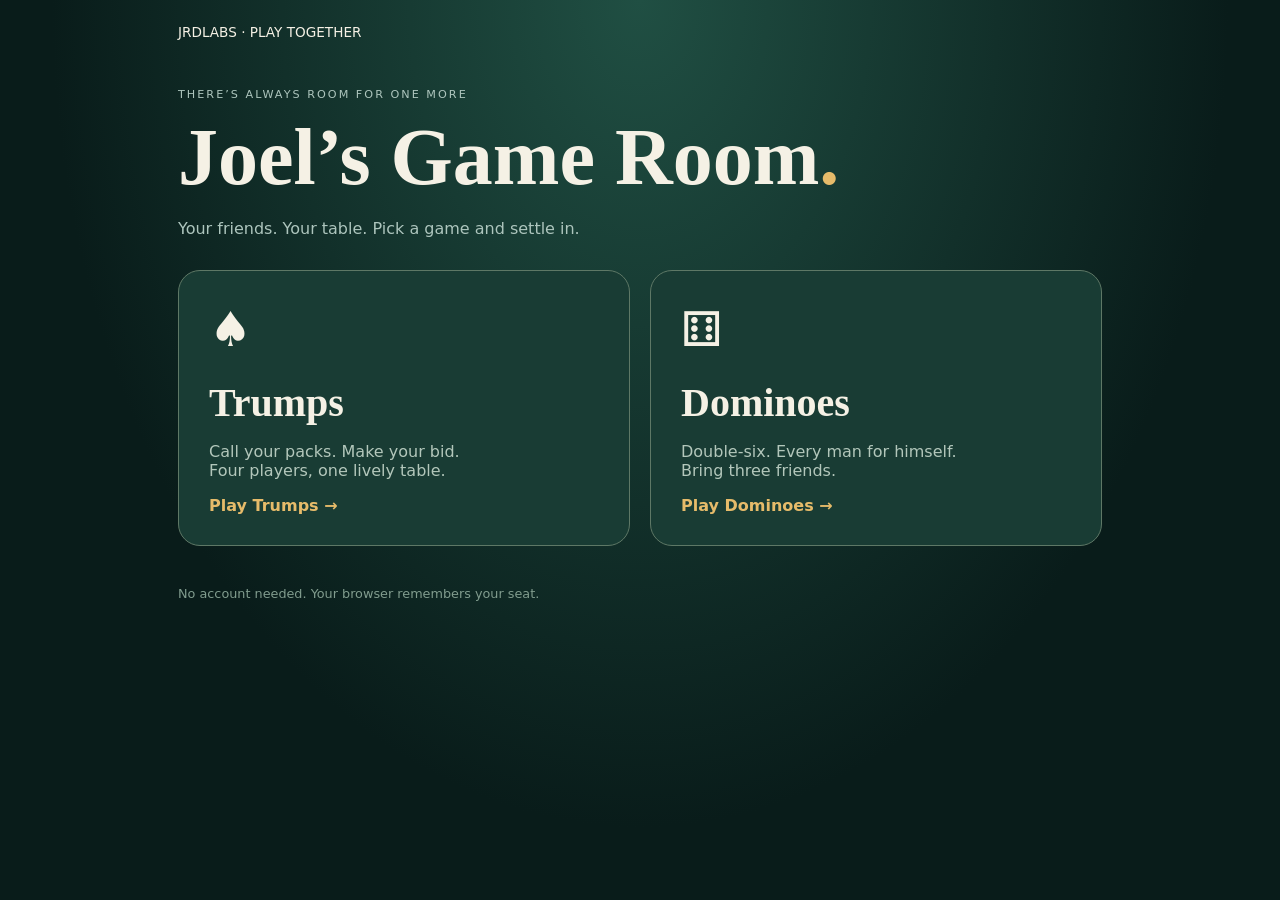
==== index.html @ 3c3f520e "Add shared game hub and authoritative four-player Dominoes" ====
<!doctype html>
<html lang="en"><head><meta charset="utf-8"><meta name="viewport" content="width=device-width,initial-scale=1"><meta name="theme-color" content="#102d29"><title>Joel’s Game Room</title><link rel="icon" href="./icons/favicon.svg"><link rel="stylesheet" href="./css/dominoes.css"></head><body><main><header><span>JRDLABS · PLAY TOGETHER</span></header><div class="title"><p class="eyebrow">There’s always room for one more</p><h1>Joel’s Game Room<span class="gold">.</span></h1><p>Your friends. Your table. Pick a game and settle in.</p></div><section class="hub-grid"><a class="game-card" href="./trumps.html"><span class="game-icon" aria-hidden="true">♠</span><h2>Trumps</h2><p>Call your packs. Make your bid.<br>Four players, one lively table.</p><strong>Play Trumps →</strong></a><a class="game-card" href="./dominoes.html"><span class="game-icon" aria-hidden="true">⚅</span><h2>Dominoes</h2><p>Double-six. Every man for himself.<br>Bring three friends.</p><strong>Play Dominoes →</strong></a></section><footer>No account needed. Your browser remembers your seat.</footer></main><script>
// Keep previously shared Trumps room invitations working at the old root URL.
if(new URLSearchParams(location.search).has('room'))location.replace('./trumps.html'+location.search);
if('serviceWorker' in navigator)navigator.serviceWorker.register('./service-worker.js');
</script></body></html>
---- css/dominoes.css ----
@import url('./app.css');
:root{color-scheme:dark;--gold:#e6bb6a}*{box-sizing:border-box}body{margin:0;background:radial-gradient(ellipse at top,#204f43,#091c1a 65%);color:#f5f1e5;font-family:system-ui,sans-serif;min-height:100vh}main{width:min(960px,100%);margin:auto;padding:24px 18px 50px}header,.room-bar,.hand-heading{display:flex;align-items:center;justify-content:space-between;gap:12px;flex-wrap:wrap}a{color:var(--gold)}header{font-size:.85rem}.title{margin:48px 0 32px}.title h1{font-family:Georgia,serif;font-size:clamp(3rem,10vw,5rem);margin:0}.title p{color:#adc5bd}.eyebrow{text-transform:uppercase;letter-spacing:.18em;font-size:.7rem}.gold{color:var(--gold)}.panel{background:#193c34;border:1px solid #436356;border-radius:20px;padding:24px;margin:18px 0}#home{max-width:460px}h2{font-size:1.15rem}form{display:grid;gap:12px}input{width:100%;padding:14px;border:1px solid #638074;border-radius:10px;background:#102d29;color:#fff;font-size:1rem}button,.game-link{font:inherit;padding:12px 18px;border:0;border-radius:10px;background:var(--gold);color:#182b24;cursor:pointer;font-weight:650;min-height:44px}button:disabled{opacity:.4;cursor:default}.secondary{background:#2c5045;color:#f5f1e5;border:1px solid #5a7869}.divider{text-align:center;color:#adc5bd;margin:10px}.players{display:grid;grid-template-columns:repeat(4,1fr);gap:8px;margin:20px 0}.seat{padding:14px 8px;background:#16392f;border:1px solid #406253;border-radius:12px;text-align:center;overflow-wrap:anywhere}.seat.active{border-color:var(--gold);box-shadow:0 0 0 1px var(--gold)}.seat small{display:block;color:#b8c8bd;margin-top:7px}.felt{background:radial-gradient(ellipse,#32634c,#17422f);border:8px solid #3b3025;border-radius:25px;min-height:240px;padding:20px 12px;box-shadow:0 12px 35px #0004}.board{display:flex;flex-wrap:wrap;align-content:center;justify-content:center;gap:4px;min-height:140px}.tile{display:inline-flex;background:#f8f1da;color:#142c24;border-radius:7px;border:2px solid #d5c9a8;padding:5px;gap:0;box-shadow:0 3px 0 #a8a083;font-weight:800;font-size:1.3rem;min-height:46px}.tile span{display:grid;place-items:center;min-width:24px}.tile span+span{border-left:1px solid #918e7e}.hand{display:flex;flex-wrap:wrap;justify-content:center;gap:10px;padding:16px 0 24px}.hand .tile{font-size:1.8rem;padding:9px;min-height:64px}.hand .tile span{min-width:30px}.hand .tile:disabled{opacity:.55}.hand .tile.playable{outline:2px solid var(--gold);outline-offset:3px}.ends,.status{text-align:center;color:#edcf91}.error{padding:15px;background:#653b31;border-radius:12px}.rules,details{margin-top:26px;padding:16px;border-top:1px solid #456355;color:#c2d1c8}summary{cursor:pointer}footer{margin-top:40px;color:#819c8e;font-size:.8rem}#choice button{margin:4px}#empty{text-align:center;color:#acc4b6}.hub-grid{display:grid;grid-template-columns:repeat(auto-fit,minmax(250px,1fr));gap:20px}.game-card{display:block;text-decoration:none;color:inherit;padding:30px;border:1px solid #5e7866;border-radius:22px;background:#193c34}.game-card:hover{border-color:var(--gold)}.game-card h2{font-family:Georgia,serif;font-size:2.5rem;margin:22px 0 8px}.game-card p{color:#b3c7bb}.game-card strong{color:var(--gold)}.game-icon{font-size:3rem}.review-row{padding:8px 0;border-bottom:1px solid #436356}[hidden]{display:none!important}@media(max-width:500px){main{padding:18px 12px}.title{margin:30px 0}.players{grid-template-columns:repeat(2,1fr)}.panel{padding:18px}.felt{padding:12px 6px;border-width:5px}.board .tile{font-size:1rem;padding:3px}.board .tile span{min-width:19px}.room-bar button{padding:10px}.hand{gap:8px}.hand .tile{padding:6px}}
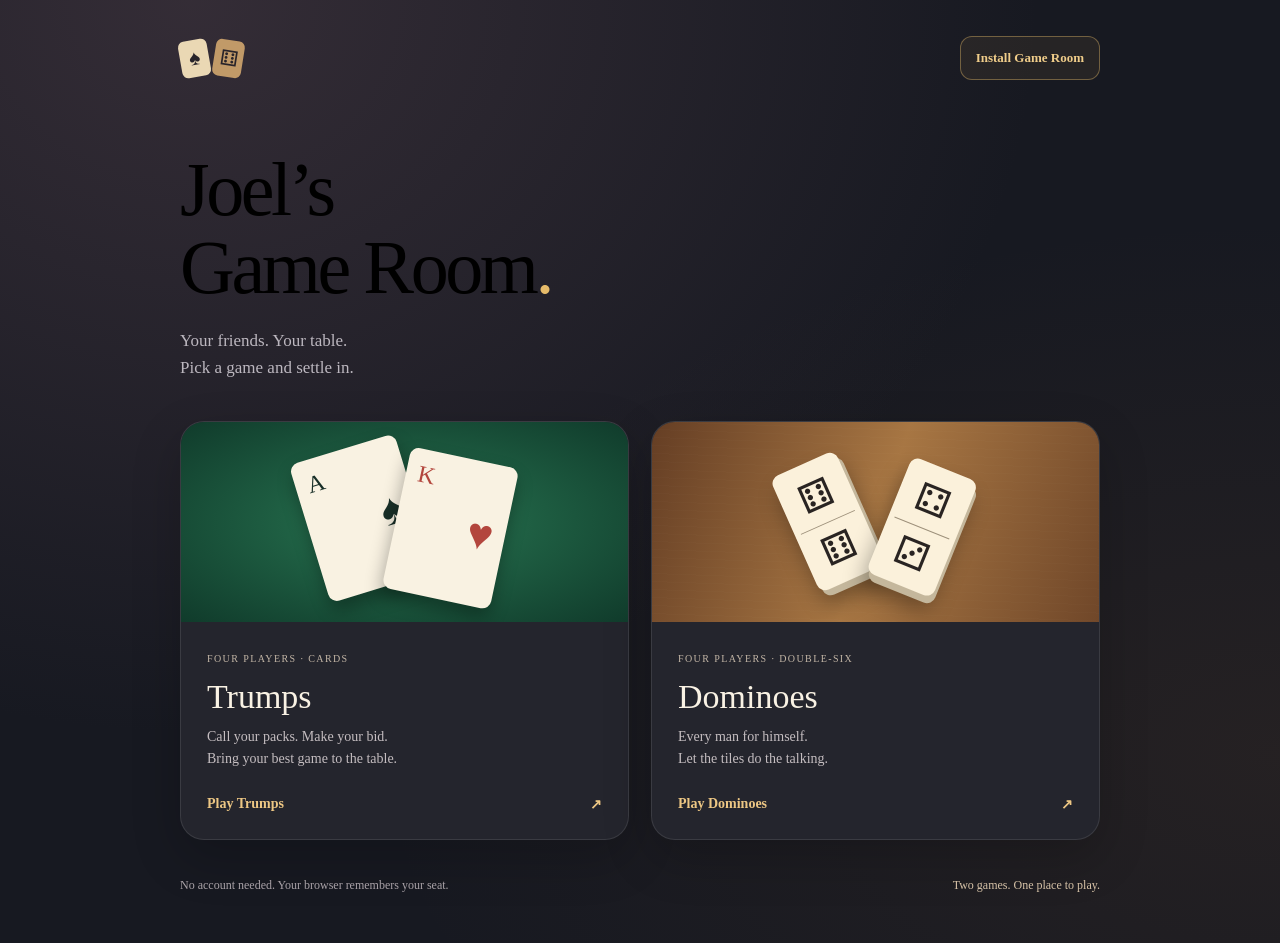
==== commit 054f7a6e: "Refresh game hub and walnut Dominoes theme with shared app installation" ====
--- a/index.html
+++ b/index.html
@@ -1,6 +1,5 @@
 <!doctype html>
-<html lang="en"><head><meta charset="utf-8"><meta name="viewport" content="width=device-width,initial-scale=1"><meta name="theme-color" content="#102d29"><title>Joel’s Game Room</title><link rel="icon" href="./icons/favicon.svg"><link rel="stylesheet" href="./css/dominoes.css"></head><body><main><header><span>JRDLABS · PLAY TOGETHER</span></header><div class="title"><p class="eyebrow">There’s always room for one more</p><h1>Joel’s Game Room<span class="gold">.</span></h1><p>Your friends. Your table. Pick a game and settle in.</p></div><section class="hub-grid"><a class="game-card" href="./trumps.html"><span class="game-icon" aria-hidden="true">♠</span><h2>Trumps</h2><p>Call your packs. Make your bid.<br>Four players, one lively table.</p><strong>Play Trumps →</strong></a><a class="game-card" href="./dominoes.html"><span class="game-icon" aria-hidden="true">⚅</span><h2>Dominoes</h2><p>Double-six. Every man for himself.<br>Bring three friends.</p><strong>Play Dominoes →</strong></a></section><footer>No account needed. Your browser remembers your seat.</footer></main><script>
-// Keep previously shared Trumps room invitations working at the old root URL.
+<html lang="en"><head><meta charset="utf-8"><meta name="viewport" content="width=device-width,initial-scale=1,viewport-fit=cover"><meta name="theme-color" content="#171921"><title>Joel’s Game Room</title><link rel="manifest" href="./manifest.webmanifest"><link rel="icon" href="./icons/favicon.svg"><link rel="apple-touch-icon" href="./icons/icon-192.png"><link rel="stylesheet" href="./css/hub.css"><link rel="stylesheet" href="./css/install.css"><script src="./js/install.js" defer></script></head>
+<body><main class="hub-shell"><nav class="hub-nav" aria-label="Game room"><div class="hub-mark" aria-hidden="true"><span>♠</span><span>⚅</span></div><button type="button" data-install>Install Game Room</button></nav><header class="hub-hero"><h1>Joel’s<br>Game Room<span>.</span></h1><p>Your friends. Your table.<br>Pick a game and settle in.</p></header><section class="hub-grid" aria-label="Choose a game"><a class="game-card" href="./trumps.html"><div class="game-art trumps-art" aria-hidden="true"><div class="playing-card">A<b>♠</b></div><div class="playing-card">K<b>♥</b></div></div><div class="game-copy"><span class="game-meta">Four players · Cards</span><h2>Trumps</h2><p>Call your packs. Make your bid.<br>Bring your best game to the table.</p><strong>Play Trumps <span aria-hidden="true">↗</span></strong></div></a><a class="game-card" href="./dominoes.html"><div class="game-art dominoes-art" aria-hidden="true"><div class="domino-piece"><span>⚅</span><span>⚅</span></div><div class="domino-piece"><span>⚃</span><span>⚂</span></div></div><div class="game-copy"><span class="game-meta">Four players · Double-six</span><h2>Dominoes</h2><p>Every man for himself.<br>Let the tiles do the talking.</p><strong>Play Dominoes <span aria-hidden="true">↗</span></strong></div></a></section><footer class="hub-footer">No account needed. Your browser remembers your seat.<span>Two games. One place to play.</span></footer></main><script>
 if(new URLSearchParams(location.search).has('room'))location.replace('./trumps.html'+location.search);
-if('serviceWorker' in navigator)navigator.serviceWorker.register('./service-worker.js');
-</script></body></html>
+</script></body></html>
--- a/css/hub.css
+++ b/css/hub.css
@@ -0,0 +1,2 @@
+@import url('./app.css');
+body{background:radial-gradient(ellipse at 15% 0,#51404b80,transparent 55%),radial-gradient(ellipse at 100% 80%,#80542d22,transparent 50%),#171921}.hub-shell{width:min(920px,calc(100% - 36px));margin:auto;padding:28px 0 40px}.hub-nav{display:flex;justify-content:space-between;align-items:center;gap:20px}.hub-mark{display:flex;gap:5px;align-items:center}.hub-mark span{display:grid;place-items:center;width:29px;height:37px;border-radius:6px;background:#ead8b4;color:#28242a;font-size:21px;transform:rotate(-10deg)}.hub-mark span+span{transform:rotate(9deg);background:#c19a68}.hub-hero{padding:70px 0 40px;max-width:650px}.hub-hero h1{font-family:Georgia,serif;font-weight:400;font-size:clamp(44px,8vw,76px);letter-spacing:-.045em;line-height:1.03;margin:0 0 20px}.hub-hero h1 span{color:#e6bb6a}.hub-hero p{font-size:17px;line-height:1.6;color:#bcb7bf;max-width:440px;margin:0}.hub-grid{display:grid;grid-template-columns:1fr 1fr;gap:22px}.game-card{display:block;border-radius:24px;overflow:hidden;border:1px solid #ffffff1a;text-decoration:none;color:#f9f2e4;background:#24252d;transition:transform .2s,border-color .2s;box-shadow:0 18px 50px #0003}.game-card:hover{transform:translateY(-4px);border-color:#e6bb6a88}.game-art{height:200px;position:relative;display:flex;justify-content:center;align-items:center;overflow:hidden}.trumps-art{background:radial-gradient(ellipse,#287652,#103b2b)}.dominoes-art{background:repeating-linear-gradient(2deg,#ffffff03 0 1px,transparent 1px 8px),linear-gradient(110deg,#653e24,#a77643 50%,#704729)}.playing-card{display:flex;justify-content:space-between;width:86px;height:120px;padding:12px;border-radius:9px;background:#f9f2e2;color:#182f27;font-family:Georgia,serif;font-size:24px;box-shadow:0 9px 18px #0005;transform:rotate(-17deg) translateX(13px)}.playing-card+ .playing-card{color:#b3463d;transform:rotate(12deg) translateX(-8px) translateY(8px)}.playing-card b{font-size:44px;align-self:center}.domino-piece{display:grid;grid-template-rows:1fr 1fr;width:59px;height:113px;background:#fbf1db;color:#292422;border-radius:9px;padding:6px;box-shadow:3px 7px 0 #c4b79c,0 15px 22px #0005;transform:rotate(-24deg)}.domino-piece+ .domino-piece{margin-left:26px;transform:rotate(22deg) translateY(6px)}.domino-piece span{display:grid;place-items:center;font-size:39px;line-height:1}.domino-piece span+span{border-top:1px solid #9e917b}.game-copy{padding:26px}.game-copy .game-meta{font-size:10px;letter-spacing:.14em;color:#c3b6a6;text-transform:uppercase}.game-copy h2{font-family:Georgia,serif;font-size:34px;margin:12px 0 10px;font-weight:400}.game-copy p{color:#c4bdc0;font-size:14px;line-height:1.6;margin:0 0 25px}.game-copy strong{display:flex;justify-content:space-between;color:#edc784;font-size:14px}.hub-footer{display:flex;justify-content:space-between;gap:18px;margin-top:36px;color:#a9a2a7;font-size:12px;line-height:1.6}.hub-footer span{color:#d6c2a7}@media(max-width:600px){.hub-shell{width:calc(100% - 28px);padding-top:20px}.hub-hero{padding:44px 0 28px}.hub-grid{grid-template-columns:1fr;gap:18px}.game-art{height:170px}.game-copy{padding:22px}.hub-footer{display:block}.hub-footer span{display:block;margin-top:8px}}@media(prefers-reduced-motion:reduce){.game-card{transition:none}}
--- a/css/install.css
+++ b/css/install.css
@@ -0,0 +1,3 @@
+[data-install]{width:auto;min-height:44px;margin:0;padding:10px 15px;border:1px solid #e6bb6a66;border-radius:12px;background:#e6bb6a12;color:#f0cd8a;font:inherit;font-size:13px;font-weight:700;cursor:pointer}
+.page-nav{display:flex;align-items:center;justify-content:space-between;gap:12px;margin-bottom:22px}.page-nav a{color:inherit;text-decoration:none;font-size:13px}
+.install-dialog{width:min(420px,calc(100% - 32px));padding:28px;border:1px solid #aa886655;border-radius:22px;background:#28232a;color:#f8f1e5;box-shadow:0 24px 100px #0008;font-family:system-ui,sans-serif}.install-dialog::backdrop{background:#0009;backdrop-filter:blur(4px)}.install-dialog h2{margin-top:0;font-family:Georgia,serif;font-size:27px}.install-dialog p{line-height:1.65;color:#d4c9be}.install-dialog button{width:100%;margin-top:10px;min-height:46px;background:#e6bb6a;color:#251e19;border:0;border-radius:12px;font-weight:750;cursor:pointer}
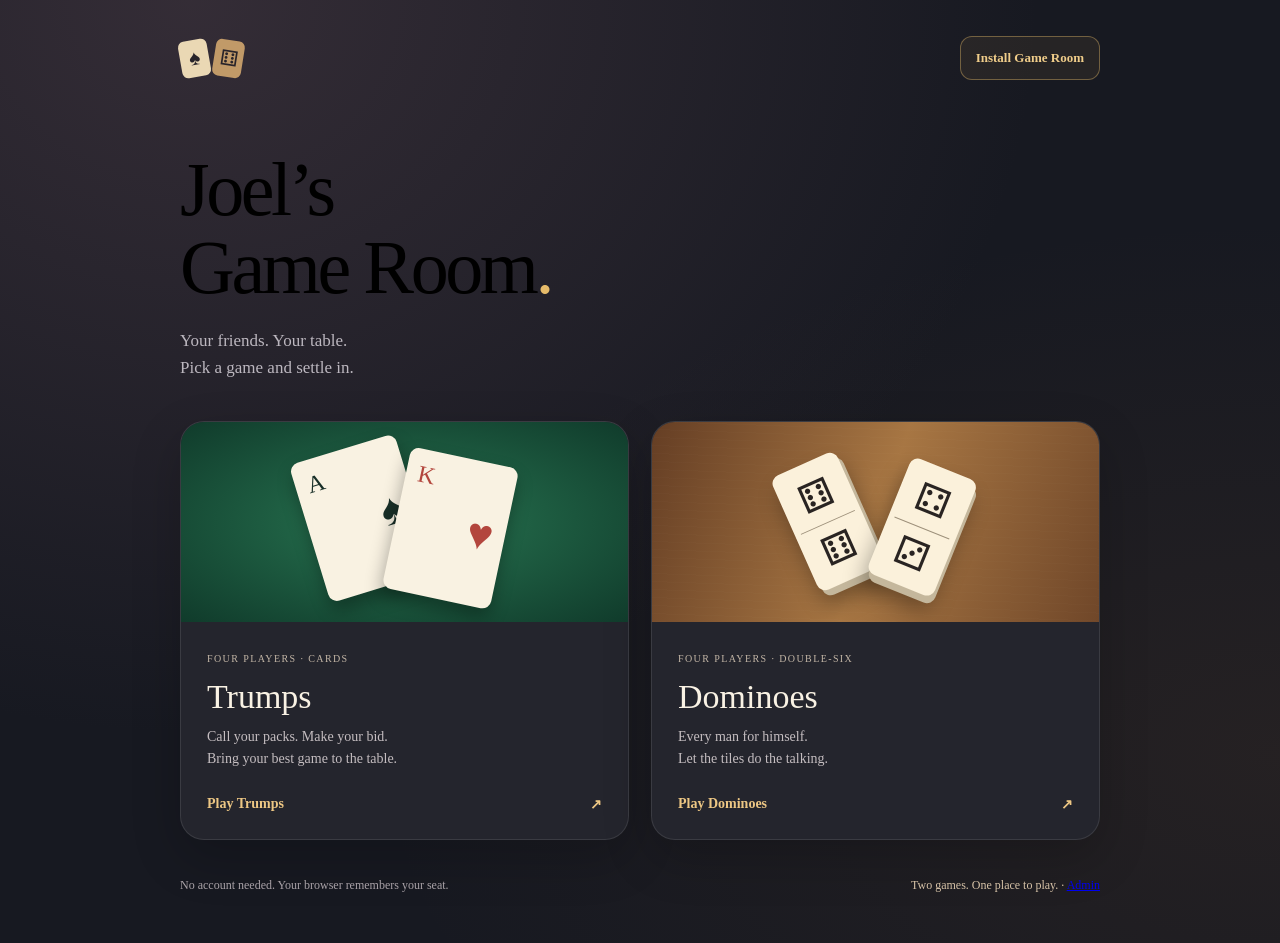
==== commit ca8dcfc1: "Add private Google-login Dominoes admin test mode" ====
--- a/index.html
+++ b/index.html
@@ -1,5 +1,5 @@
 <!doctype html>
 <html lang="en"><head><meta charset="utf-8"><meta name="viewport" content="width=device-width,initial-scale=1,viewport-fit=cover"><meta name="theme-color" content="#171921"><title>Joel’s Game Room</title><link rel="manifest" href="./manifest.webmanifest"><link rel="icon" href="./icons/favicon.svg"><link rel="apple-touch-icon" href="./icons/icon-192.png"><link rel="stylesheet" href="./css/hub.css"><link rel="stylesheet" href="./css/install.css"><script src="./js/install.js" defer></script></head>
-<body><main class="hub-shell"><nav class="hub-nav" aria-label="Game room"><div class="hub-mark" aria-hidden="true"><span>♠</span><span>⚅</span></div><button type="button" data-install>Install Game Room</button></nav><header class="hub-hero"><h1>Joel’s<br>Game Room<span>.</span></h1><p>Your friends. Your table.<br>Pick a game and settle in.</p></header><section class="hub-grid" aria-label="Choose a game"><a class="game-card" href="./trumps.html"><div class="game-art trumps-art" aria-hidden="true"><div class="playing-card">A<b>♠</b></div><div class="playing-card">K<b>♥</b></div></div><div class="game-copy"><span class="game-meta">Four players · Cards</span><h2>Trumps</h2><p>Call your packs. Make your bid.<br>Bring your best game to the table.</p><strong>Play Trumps <span aria-hidden="true">↗</span></strong></div></a><a class="game-card" href="./dominoes.html"><div class="game-art dominoes-art" aria-hidden="true"><div class="domino-piece"><span>⚅</span><span>⚅</span></div><div class="domino-piece"><span>⚃</span><span>⚂</span></div></div><div class="game-copy"><span class="game-meta">Four players · Double-six</span><h2>Dominoes</h2><p>Every man for himself.<br>Let the tiles do the talking.</p><strong>Play Dominoes <span aria-hidden="true">↗</span></strong></div></a></section><footer class="hub-footer">No account needed. Your browser remembers your seat.<span>Two games. One place to play.</span></footer></main><script>
+<body><main class="hub-shell"><nav class="hub-nav" aria-label="Game room"><div class="hub-mark" aria-hidden="true"><span>♠</span><span>⚅</span></div><button type="button" data-install>Install Game Room</button></nav><header class="hub-hero"><h1>Joel’s<br>Game Room<span>.</span></h1><p>Your friends. Your table.<br>Pick a game and settle in.</p></header><section class="hub-grid" aria-label="Choose a game"><a class="game-card" href="./trumps.html"><div class="game-art trumps-art" aria-hidden="true"><div class="playing-card">A<b>♠</b></div><div class="playing-card">K<b>♥</b></div></div><div class="game-copy"><span class="game-meta">Four players · Cards</span><h2>Trumps</h2><p>Call your packs. Make your bid.<br>Bring your best game to the table.</p><strong>Play Trumps <span aria-hidden="true">↗</span></strong></div></a><a class="game-card" href="./dominoes.html"><div class="game-art dominoes-art" aria-hidden="true"><div class="domino-piece"><span>⚅</span><span>⚅</span></div><div class="domino-piece"><span>⚃</span><span>⚂</span></div></div><div class="game-copy"><span class="game-meta">Four players · Double-six</span><h2>Dominoes</h2><p>Every man for himself.<br>Let the tiles do the talking.</p><strong>Play Dominoes <span aria-hidden="true">↗</span></strong></div></a></section><footer class="hub-footer">No account needed. Your browser remembers your seat.<span>Two games. One place to play. · <a href="./admin.html">Admin</a></span></footer></main><script>
 if(new URLSearchParams(location.search).has('room'))location.replace('./trumps.html'+location.search);
-</script></body></html>+</script></body></html>
